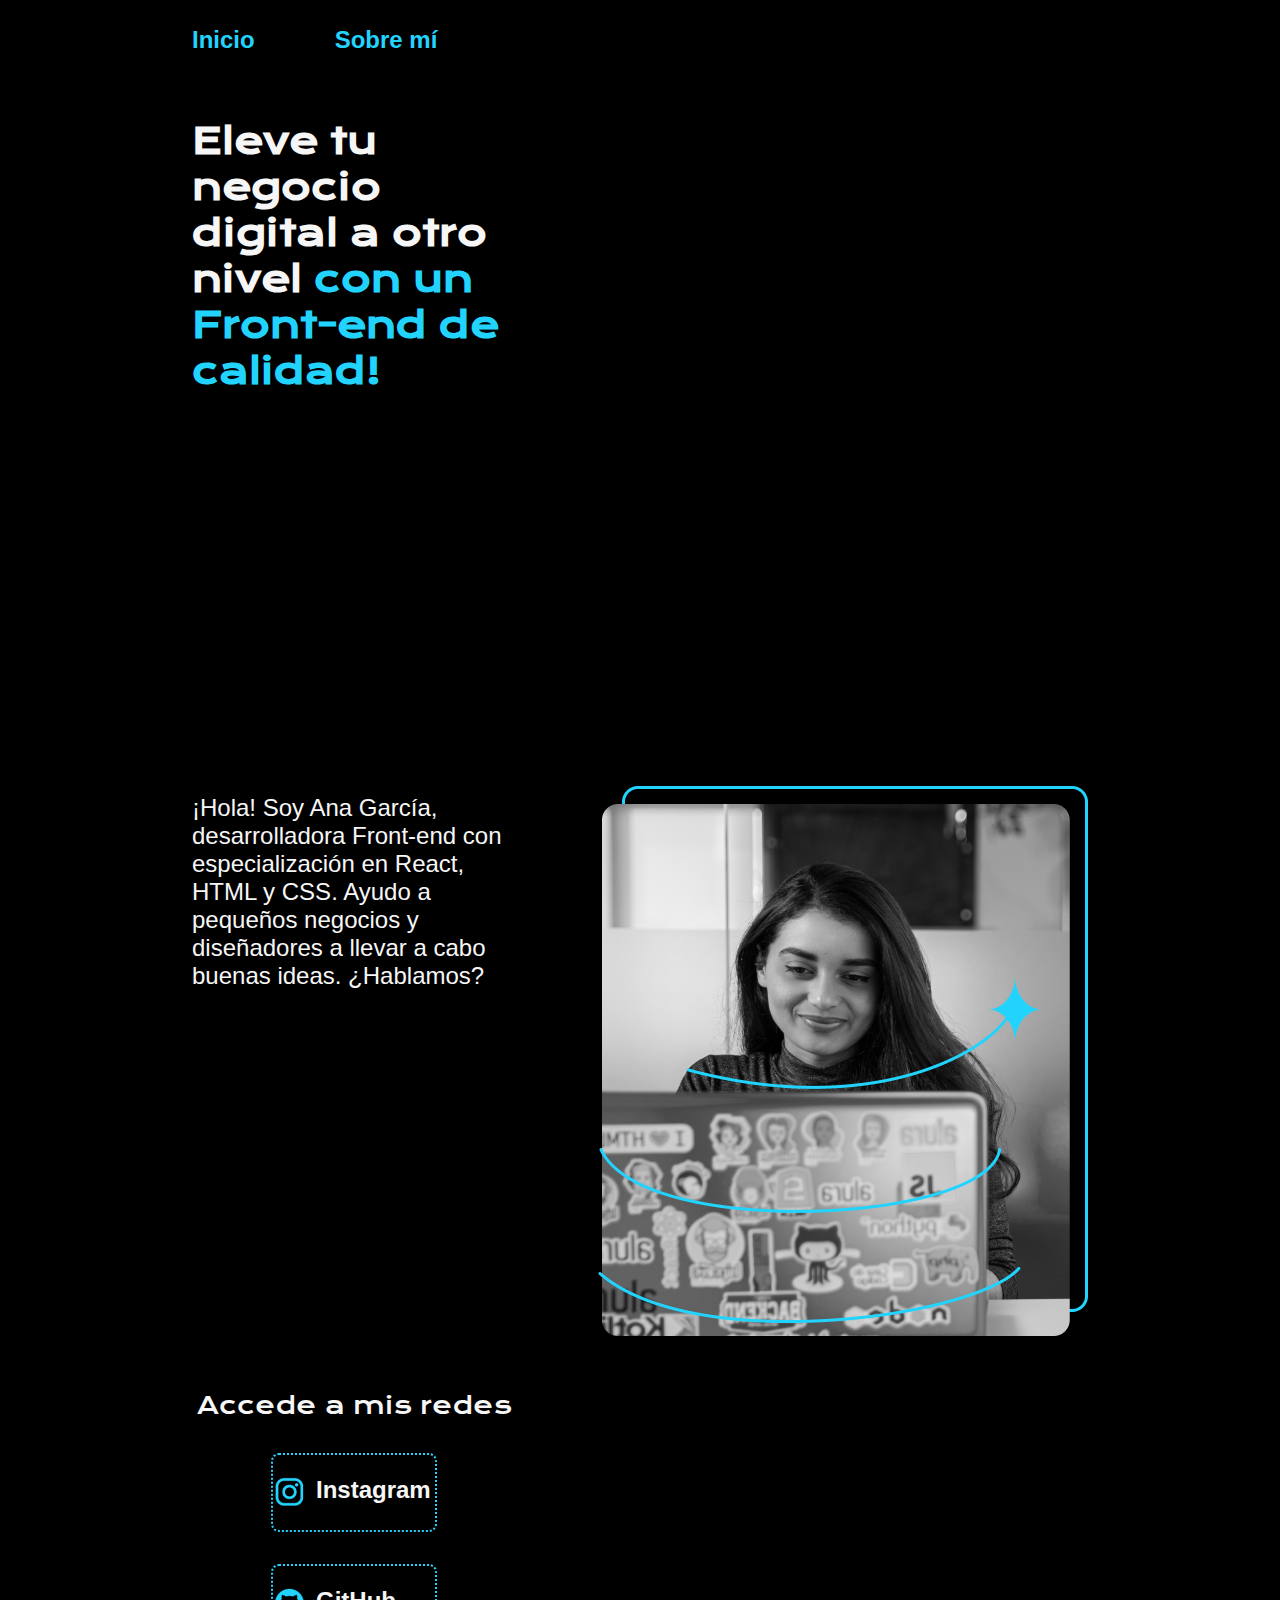
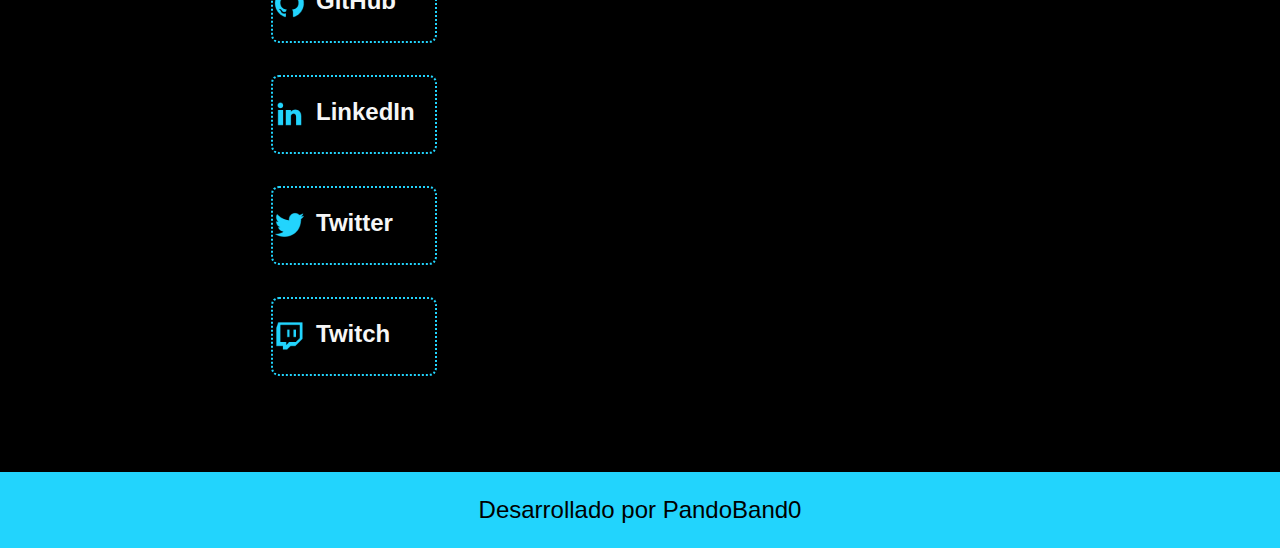
==== index.html @ 46cfb49e "Creando el proyecto" ====
<!DOCTYPE html>
<html lang="es-mx">
<head>
    <meta charset="UTF-8"> 
    <meta http-equiv="X-UA-Compatible" content="IE=edge">
    <meta name="viewport" content="width=device-width, initial-scale=1.0">
    <title>Portafolio</title>
    <link rel="stylesheet" href="./styles/style.css">

</head>
<body>
    <header class="header">
        <nav class="header__menu">
            <a class="header__menu__link" href="index.html"> Inicio</a>
            <a class="header__menu__link" href="about.html"> Sobre mí</a>


        </nav>
    </header>
    <main class="presentacion">
        <section class="presentacion__contenido">
            <h1 class="presentacion__contenido__titulo">
                Eleve tu negocio digital a otro nivel 
                <strong class="titulo-destaque">con un Front-end de calidad!
                </strong></h1>
                <p class="presentacion__contenido__texto">¡Hola! Soy Ana García, desarrolladora Front-end con
                    especialización en React, HTML y CSS. Ayudo a pequeños
                    negocios y diseñadores a llevar a cabo buenas ideas.
                    ¿Hablamos?

                </p>
                <div class="presentacion__enlaces">
                    <h2 class="presentacion__enlaces__subtitulo"> Accede a mis redes</h2>
                    <a class="presentacion__enlaces__link" href="https://instagram.com/">
                        <img src="./assets/instagram.png" alt="Logo de Instagram">
                        Instagram</a>
                    <a class="presentacion__enlaces__link" href="https://github.com/">
                        <img src="./assets/github.png" alt="Logo de GitHub">
                        GitHub</a>
                    <a class="presentacion__enlaces__link" href="https://linkedin.com/">
                        <img src="./assets/linkedin.png" alt="Logo de LinkedIn">
                        LinkedIn</a>
                    <a class="presentacion__enlaces__link" href="https://twitter.com/">
                        <img src="./assets/twitter.png" alt="Logo de Twitter">
                        Twitter</a>
                    <a class="presentacion__enlaces__link" href="https://twitch.com/">
                        <img src="./assets/twitch.png" alt="Logo de Twitch">
                        Twitch</a>
                    <a
                </div>    

        </section>
            <img src="./assets/Imagem.png" alt="Foto de Ana García desarrolando un proyecto">
    </main>
    <footer class="footer">
        <p>Desarrollado por PandoBand0</p>
    </footer>
</body>
</html>
---- styles/style.css ----
@import url(https://fonts.googleapis.com/css2?family=Krona+One&family=Monserrat:ital,wght@0,100..900;1,100..900&display=swap);

:root{
    --color-primario: #000000;
    --color-secundario: #F6F6F6;
    --color-terciario: #22D4FD;
    --color-hover: #272727;


    --fuente-monserrat: 'Monserrat', sans-serif;
    --fuente-krona: 'Krona One', sans-serif;
}

* {
    padding: 0;
    margin:0;
}

body{
    box-sizing: border-box;
    background-color: var(--color-primario);
    color: var(--color-secundario);
}

.header{
    padding: 2% 0% 0% 15%; 
}

.header__menu{
    display: flex;
    gap:80px;
}

.header__menu__link{
    font-family: var(--fuente-monserrat);
    font-size: 1.5rem;
    font-weight: 600;
    color: var(--color-terciario);
    text-decoration: none;
}

.presentacion {
    display: flex;
    align-items: center;
    justify-content: space-between;
    padding: 5% 15%;
    gap: 82px;
}

.presentacion__contenido {
    width: 50%;
    display: flex;
    flex-direction: column;
    gap: 400px;
}

.presentacion__contenido__titulo {
    font-size: 2.25rem;
    font-family: var(--fuente-krona);
}

.titulo-destaque {
    color: var(--color-terciario); ;
}

.presentacion__contenido__texto {
    font-family:var(--fuente-monserrat);
    font-size: 1.5rem;
}

.presentacion__enlaces{
    display: flex;
    justify-content: space-between;
    flex-direction: column;
    align-items: center;
    gap: 32px;
}
.presentacion__enlaces__subtitulo{
    font-size: 1.5rem;
    font-family: var(--fuente-krona);
    font-weight: 400;
}

.presentacion__enlaces__link{
    width:50%;
    text-align: center; 
    padding: 21.5px 0;
    border-radius: 8px;
    font-family:var(--fuente-monserrat);
    font-size: 1.5rem;
    font-weight: 600;
    text-decoration: none;
    color: var(--color-secundario);
    font-family: var(--fuente-monserrat);
    border: 2px dotted var(--color-terciario);
    display: flex;
    gap: 10px;

}

.presentacion__enlaces__link:hover{
    cursor: pointer;
    background-color: var(--color-hover);
}

.presentacion__imagen{
    width: 50%;
}

.footer{
    background-color: var(--color-terciario);
    padding: 1.5rem;
    color:var(--color-primario);
    text-align: center;
    font-family: var(--fuente-monserrat);
    font-size: 1.5rem;
    font-weight: 400;
}

@media (max-width: 1200px){

    .header{
        padding: 10%; 
    }

    .header__menu{
        justify-content: center;
    }

    .presentacion{
        flex-direction: column-reverse;
        padding: 5%;
        
    }

    .presentacion__contenido{
        width: auto;
    }
}
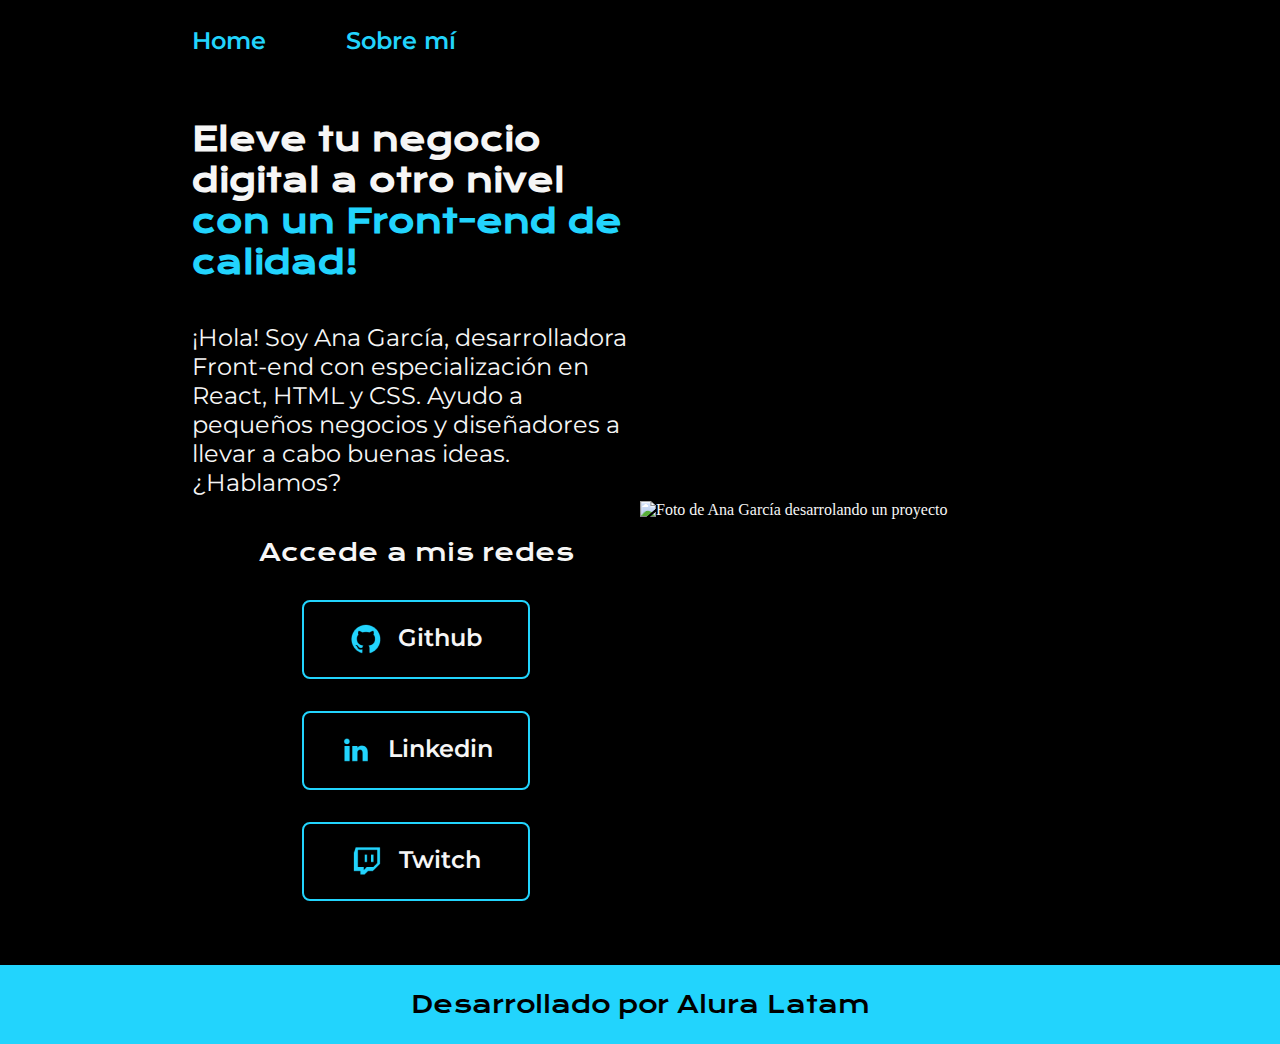
==== commit f51a032c: "Proyecto Final" ====
--- a/index.html
+++ b/index.html
@@ -1,59 +1,53 @@
-<!DOCTYPE html>
-<html lang="es-mx">
-<head>
-    <meta charset="UTF-8"> 
-    <meta http-equiv="X-UA-Compatible" content="IE=edge">
-    <meta name="viewport" content="width=device-width, initial-scale=1.0">
-    <title>Portafolio</title>
-    <link rel="stylesheet" href="./styles/style.css">
-
-</head>
-<body>
-    <header class="header">
-        <nav class="header__menu">
-            <a class="header__menu__link" href="index.html"> Inicio</a>
-            <a class="header__menu__link" href="about.html"> Sobre mí</a>
-
-
-        </nav>
-    </header>
-    <main class="presentacion">
-        <section class="presentacion__contenido">
-            <h1 class="presentacion__contenido__titulo">
-                Eleve tu negocio digital a otro nivel 
-                <strong class="titulo-destaque">con un Front-end de calidad!
-                </strong></h1>
-                <p class="presentacion__contenido__texto">¡Hola! Soy Ana García, desarrolladora Front-end con
-                    especialización en React, HTML y CSS. Ayudo a pequeños
-                    negocios y diseñadores a llevar a cabo buenas ideas.
-                    ¿Hablamos?
-
-                </p>
-                <div class="presentacion__enlaces">
-                    <h2 class="presentacion__enlaces__subtitulo"> Accede a mis redes</h2>
-                    <a class="presentacion__enlaces__link" href="https://instagram.com/">
-                        <img src="./assets/instagram.png" alt="Logo de Instagram">
-                        Instagram</a>
-                    <a class="presentacion__enlaces__link" href="https://github.com/">
-                        <img src="./assets/github.png" alt="Logo de GitHub">
-                        GitHub</a>
-                    <a class="presentacion__enlaces__link" href="https://linkedin.com/">
-                        <img src="./assets/linkedin.png" alt="Logo de LinkedIn">
-                        LinkedIn</a>
-                    <a class="presentacion__enlaces__link" href="https://twitter.com/">
-                        <img src="./assets/twitter.png" alt="Logo de Twitter">
-                        Twitter</a>
-                    <a class="presentacion__enlaces__link" href="https://twitch.com/">
-                        <img src="./assets/twitch.png" alt="Logo de Twitch">
-                        Twitch</a>
-                    <a
-                </div>    
-
-        </section>
-            <img src="./assets/Imagem.png" alt="Foto de Ana García desarrolando un proyecto">
-    </main>
-    <footer class="footer">
-        <p>Desarrollado por PandoBand0</p>
-    </footer>
-</body>
-</html>+<!DOCTYPE html>
+<html lang="es-mx">
+<head>
+    <meta charset="UTF-8"> 
+    <meta http-equiv="X-UA-Compatible" content="IE=edge">
+    <meta name="viewport" content="width=device-width, initial-scale=1.0">
+    <title>Portafolio</title>
+    <link rel="stylesheet" href="styles/style.css">
+
+</head>
+<body>
+    <header class="header">
+        <nav class="header__menu">
+            <a class="header__menu__link" href="index.html">Home</a>
+            <a class="header__menu__link" href="about.html">Sobre mí</a>
+        </nav>
+    </header>
+    <main class="presentacion">
+        <section class="presentacion__contenido">
+            <h1 class="presentacion__contenido__titulo">
+                Eleve tu negocio digital a otro nivel 
+                <strong class="titulo-destaque">con un Front-end de calidad!
+                </strong></h1>
+                <p class="presentacion__contenido__texto">¡Hola! Soy Ana García, desarrolladora Front-end con
+                    especialización en React, HTML y CSS. Ayudo a pequeños
+                    negocios y diseñadores a llevar a cabo buenas ideas.
+                    ¿Hablamos?
+
+                </p>
+                <div class="presentacion__enlaces">
+                    <h2 class="presentacion__enlaces__subtitulo">Accede a mis redes</h2>
+                    <a class="presentacion__enlaces__link" href="https://github.com/">
+                        <img src="./assets/github.png">
+                        Github
+                    </a>
+                    <a class="presentacion__enlaces__link" href="https://linkedin.com/in/">
+                        <img src="./assets/linkedin.png">
+                        Linkedin
+                    </a>
+                    <a class="presentacion__enlaces__link" href="https://twitch.tv/">
+                        <img src="./assets/twitch.png">
+                        Twitch
+                    </a>
+                </div>
+               
+        </section>
+            <img class="presentacion__imagen" src="./assets/Imagen.png" alt="Foto de Ana García desarrolando un proyecto">
+    </main>
+    <footer class="footer">
+        <p>Desarrollado por Alura Latam</p>
+    </footer>
+</body>
+</html>
--- a/styles/style.css
+++ b/styles/style.css
@@ -1,139 +1,138 @@
-@import url(https://fonts.googleapis.com/css2?family=Krona+One&family=Monserrat:ital,wght@0,100..900;1,100..900&display=swap);
-
-:root{
-    --color-primario: #000000;
-    --color-secundario: #F6F6F6;
-    --color-terciario: #22D4FD;
-    --color-hover: #272727;
-
-
-    --fuente-monserrat: 'Monserrat', sans-serif;
-    --fuente-krona: 'Krona One', sans-serif;
-}
-
-* {
-    padding: 0;
-    margin:0;
-}
-
-body{
-    box-sizing: border-box;
-    background-color: var(--color-primario);
-    color: var(--color-secundario);
-}
-
-.header{
-    padding: 2% 0% 0% 15%; 
-}
-
-.header__menu{
-    display: flex;
-    gap:80px;
-}
-
-.header__menu__link{
-    font-family: var(--fuente-monserrat);
-    font-size: 1.5rem;
-    font-weight: 600;
-    color: var(--color-terciario);
-    text-decoration: none;
-}
-
-.presentacion {
-    display: flex;
-    align-items: center;
-    justify-content: space-between;
-    padding: 5% 15%;
-    gap: 82px;
-}
-
-.presentacion__contenido {
-    width: 50%;
-    display: flex;
-    flex-direction: column;
-    gap: 400px;
-}
-
-.presentacion__contenido__titulo {
-    font-size: 2.25rem;
-    font-family: var(--fuente-krona);
-}
-
-.titulo-destaque {
-    color: var(--color-terciario); ;
-}
-
-.presentacion__contenido__texto {
-    font-family:var(--fuente-monserrat);
-    font-size: 1.5rem;
-}
-
-.presentacion__enlaces{
-    display: flex;
-    justify-content: space-between;
-    flex-direction: column;
-    align-items: center;
-    gap: 32px;
-}
-.presentacion__enlaces__subtitulo{
-    font-size: 1.5rem;
-    font-family: var(--fuente-krona);
-    font-weight: 400;
-}
-
-.presentacion__enlaces__link{
-    width:50%;
-    text-align: center; 
-    padding: 21.5px 0;
-    border-radius: 8px;
-    font-family:var(--fuente-monserrat);
-    font-size: 1.5rem;
-    font-weight: 600;
-    text-decoration: none;
-    color: var(--color-secundario);
-    font-family: var(--fuente-monserrat);
-    border: 2px dotted var(--color-terciario);
-    display: flex;
-    gap: 10px;
-
-}
-
-.presentacion__enlaces__link:hover{
-    cursor: pointer;
-    background-color: var(--color-hover);
-}
-
-.presentacion__imagen{
-    width: 50%;
-}
-
-.footer{
-    background-color: var(--color-terciario);
-    padding: 1.5rem;
-    color:var(--color-primario);
-    text-align: center;
-    font-family: var(--fuente-monserrat);
-    font-size: 1.5rem;
-    font-weight: 400;
-}
-
-@media (max-width: 1200px){
-
-    .header{
-        padding: 10%; 
-    }
-
-    .header__menu{
-        justify-content: center;
-    }
-
-    .presentacion{
-        flex-direction: column-reverse;
-        padding: 5%;
-        
-    }
-
-    .presentacion__contenido{
-        width: auto;
-    }
-}+@import url('https://fonts.googleapis.com/css2?family=Krona+One&family=Montserrat:wght@400;600&display=swap');
+
+
+:root {
+    --color-primaria: #000000;
+    --color-secundaria: #F6F6F6;
+    --color-terciaria: #22D4FD;
+    --color-hover: #272727;
+
+    --fuente-krona: 'Krona One', sans-serif;
+    --fuente-montserrat: 'Montserrat', sans-serif;
+}
+
+* {
+    padding: 0;
+    margin:0;
+}
+
+body{
+    box-sizing: border-box;
+    background-color: var(--color-primaria);
+    color: var(--color-secundaria);
+}
+
+.header{
+    padding: 2% 0% 0% 15%;
+}
+
+.header__menu{
+    display: flex;
+    gap: 80px;
+}
+.header__menu__link{
+    font-family: var(--fuente-montserrat);
+    font-size: 1.5rem;
+    font-weight: 600;
+    color: var(--color-terciaria);
+    text-decoration: none;
+
+}
+
+
+
+.presentacion {
+    padding: 5% 15%;
+    display: flex;
+    align-items: center;
+    justify-content: space-between;
+}
+
+.presentacion__contenido{
+    width: 50%;
+    display: flex;
+    flex-direction: column;
+    gap: 40px;
+}
+
+
+.presentacion__contenido__titulo{
+    font-size: 2rem;
+    font-family: var(--fuente-krona);
+}
+
+.titulo-destaque {
+    color: var(--color-terciaria); ;
+}
+
+.presentacion__contenido__texto{
+    font-size: 1.5rem;
+    font-family: var(--fuente-montserrat);
+}
+
+.presentacion__enlaces{
+    display: flex;
+    flex-direction: column;
+    justify-content: space-between;
+    align-items: center;
+    gap: 32px;
+}
+
+.presentacion__enlaces__subtitulo{
+    font-family: var(--fuente-krona);
+    font-weight: 400;
+    font-size: 1.5rem;
+}
+.presentacion__enlaces__link{
+      display: flex;
+      justify-content: center;
+      gap: 16px;
+      border: 2px solid var(--color-terciaria);
+      width: 50%;
+      text-align: center;
+      border-radius: 8px;
+      font-size: 1.5rem;
+      font-weight: 600;
+      padding: 21.5px 0;
+      text-decoration: none;
+      color: var(--color-secundaria);
+      font-family: var(--fuente-montserrat);
+}
+
+.presentacion__enlaces__link:hover{
+    background-color: var(--color-hover);
+}
+
+.presentacion__imagen{
+    width: 50%;
+}
+
+.footer{
+    color:var(--color-primaria);
+    background-color: var(--color-terciaria);
+    padding: 24px;
+    text-align: center;
+    font-family: var(--fuente-krona);
+    font-size: 1.5rem;
+    font-weight: 400;
+}
+
+@media (max-width: 1200px) {
+
+    .header{
+         padding: 10%;  
+    }
+    .header__menu{
+        justify-content: center;
+    }
+    .presentacion{
+        flex-direction: column-reverse;
+        padding: 5%;
+
+    }
+
+    .presentacion__contenido{
+        width: auto;
+    }
+    
+}
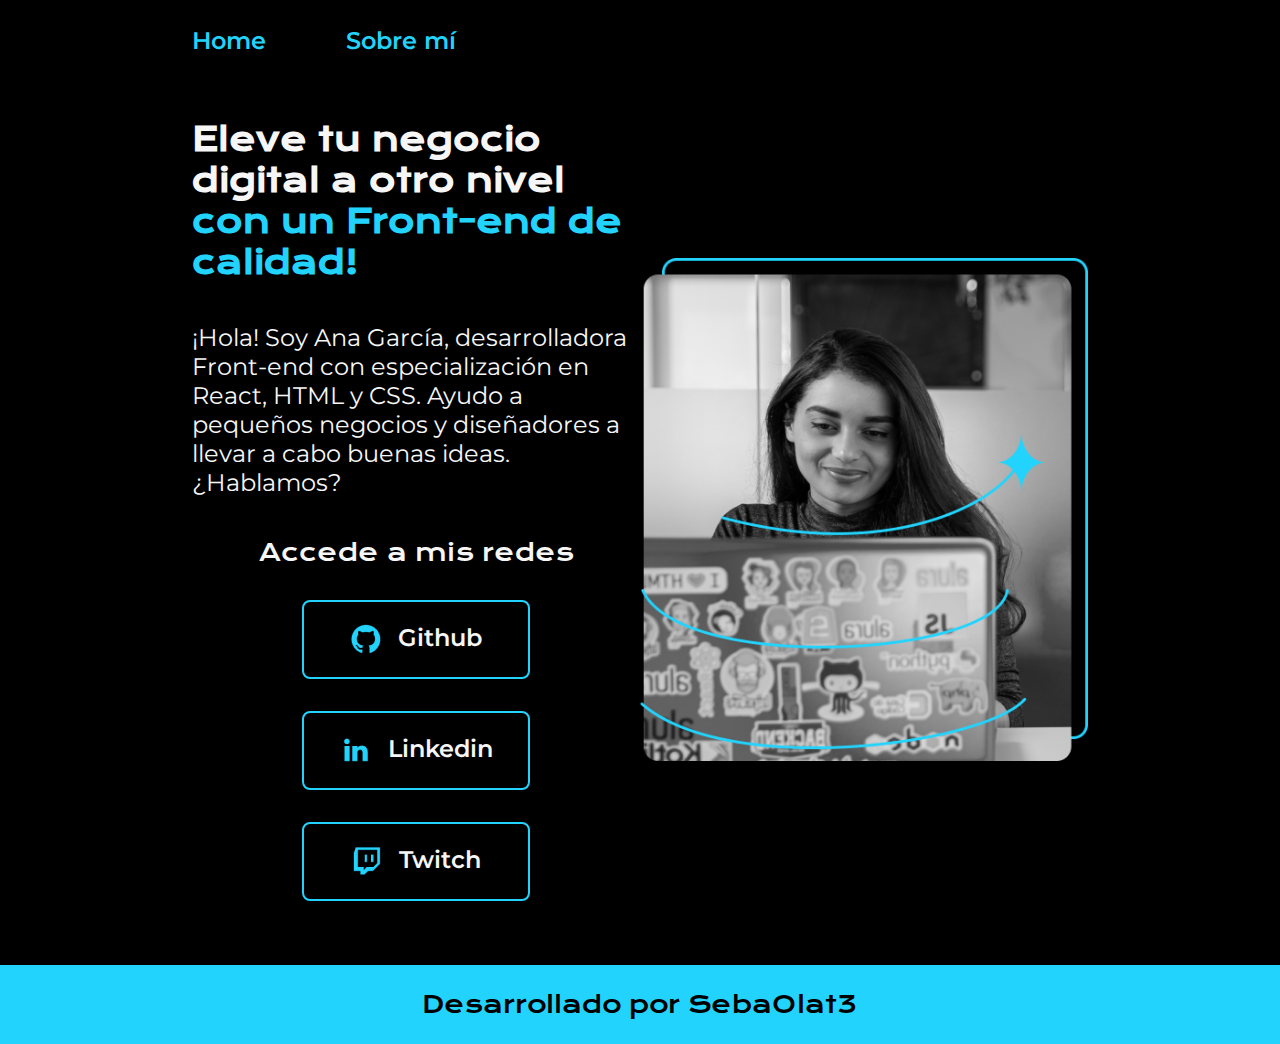
==== commit 914eadb4: "Update index.html" ====
--- a/index.html
+++ b/index.html
@@ -29,25 +29,25 @@
                 </p>
                 <div class="presentacion__enlaces">
                     <h2 class="presentacion__enlaces__subtitulo">Accede a mis redes</h2>
-                    <a class="presentacion__enlaces__link" href="https://github.com/">
+                    <a class="presentacion__enlaces__link" href="https://github.com/SebaOlat3">
                         <img src="./assets/github.png">
                         Github
                     </a>
-                    <a class="presentacion__enlaces__link" href="https://linkedin.com/in/">
+                    <a class="presentacion__enlaces__link" href="https://www.linkedin.com/in/sebasti%C3%A1n-v%C3%A1squez-olate-632202284/">
                         <img src="./assets/linkedin.png">
                         Linkedin
                     </a>
-                    <a class="presentacion__enlaces__link" href="https://twitch.tv/">
+                    <a class="presentacion__enlaces__link" href="https://www.twitch.tv/pandoband0">
                         <img src="./assets/twitch.png">
                         Twitch
                     </a>
                 </div>
                
         </section>
-            <img class="presentacion__imagen" src="./assets/Imagen.png" alt="Foto de Ana García desarrolando un proyecto">
+            <img class="presentacion__imagen" src="./assets/Imagem.png" alt="Foto de Ana García desarrolando un proyecto">
     </main>
     <footer class="footer">
-        <p>Desarrollado por Alura Latam</p>
+        <p>Desarrollado por SebaOlat3</p>
     </footer>
 </body>
 </html>
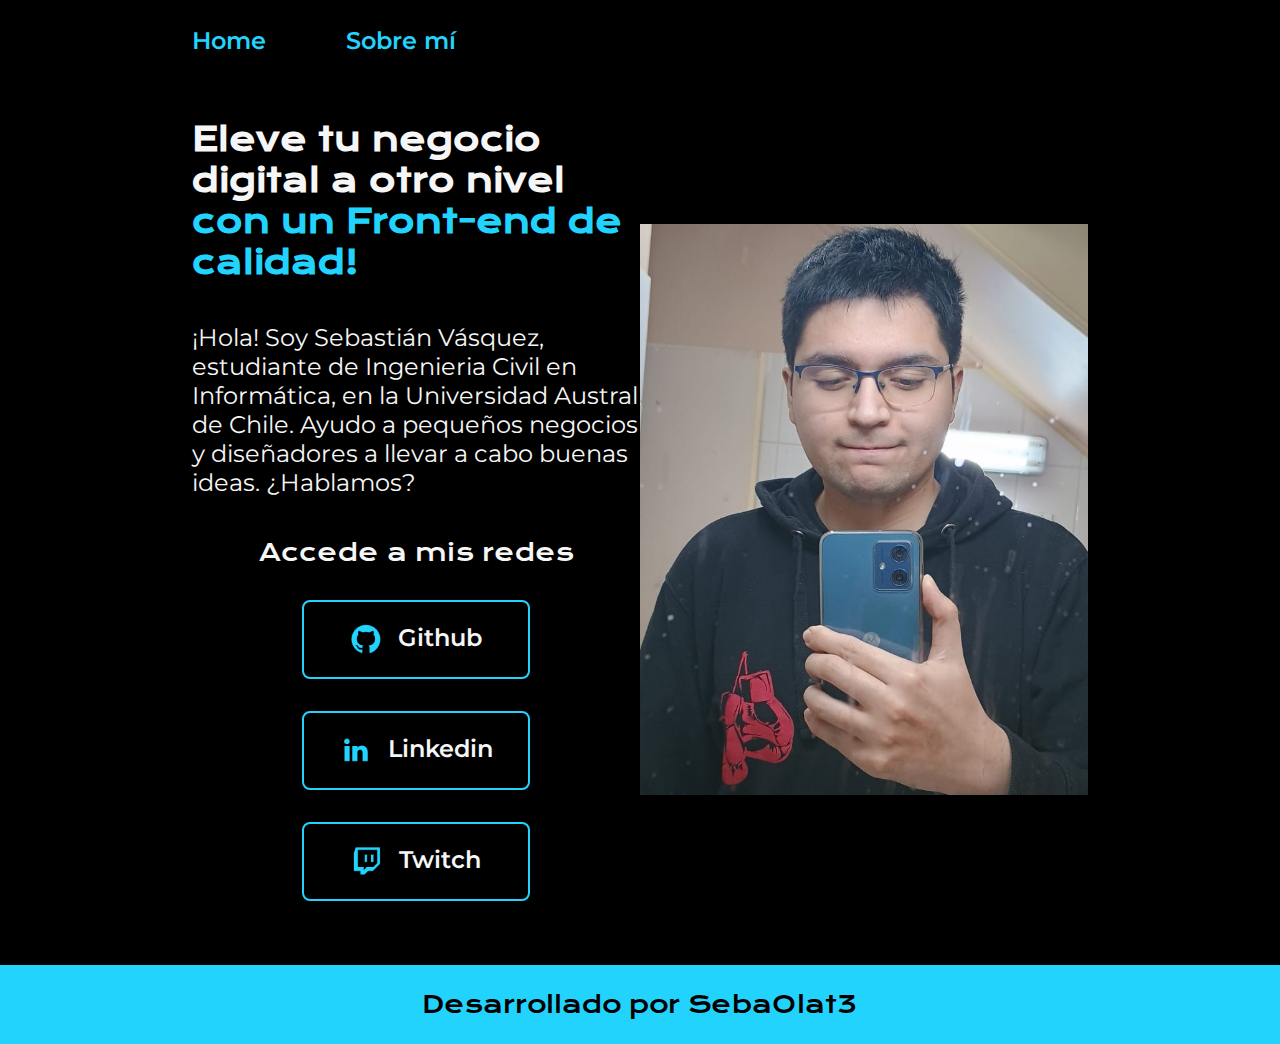
==== commit 21559225: "Nombre mio" ====
--- a/index.html
+++ b/index.html
@@ -21,8 +21,8 @@
                 Eleve tu negocio digital a otro nivel 
                 <strong class="titulo-destaque">con un Front-end de calidad!
                 </strong></h1>
-                <p class="presentacion__contenido__texto">¡Hola! Soy Ana García, desarrolladora Front-end con
-                    especialización en React, HTML y CSS. Ayudo a pequeños
+                <p class="presentacion__contenido__texto">¡Hola! Soy Sebastián Vásquez, estudiante de Ingenieria
+                    Civil en Informática, en la Universidad Austral de Chile. Ayudo a pequeños
                     negocios y diseñadores a llevar a cabo buenas ideas.
                     ¿Hablamos?
 
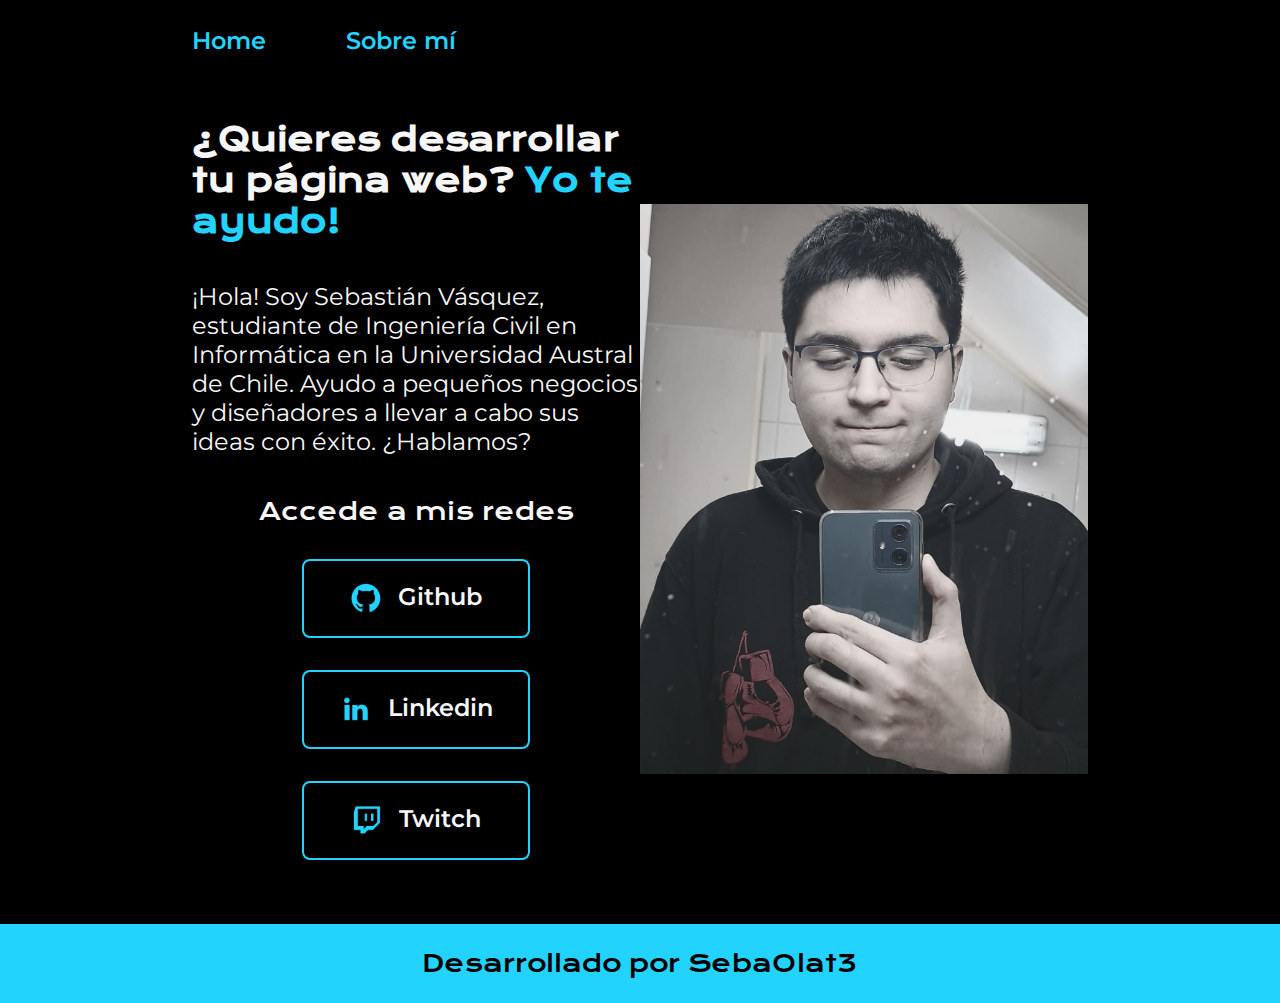
==== commit a95119d3: "correoelectronico" ====
--- a/index.html
+++ b/index.html
@@ -18,13 +18,11 @@
     <main class="presentacion">
         <section class="presentacion__contenido">
             <h1 class="presentacion__contenido__titulo">
-                Eleve tu negocio digital a otro nivel 
-                <strong class="titulo-destaque">con un Front-end de calidad!
+                ¿Quieres desarrollar tu página web? 
+                <strong class="titulo-destaque">Yo te ayudo!
                 </strong></h1>
-                <p class="presentacion__contenido__texto">¡Hola! Soy Sebastián Vásquez, estudiante de Ingenieria
-                    Civil en Informática, en la Universidad Austral de Chile. Ayudo a pequeños
-                    negocios y diseñadores a llevar a cabo buenas ideas.
-                    ¿Hablamos?
+                <p class="presentacion__contenido__texto">¡Hola! Soy Sebastián Vásquez, estudiante de Ingeniería Civil en Informática en la Universidad Austral de Chile.
+                    Ayudo a pequeños negocios y diseñadores a llevar a cabo sus ideas con éxito. ¿Hablamos?
 
                 </p>
                 <div class="presentacion__enlaces">
@@ -48,6 +46,7 @@
     </main>
     <footer class="footer">
         <p>Desarrollado por SebaOlat3</p>
+        
     </footer>
 </body>
 </html>
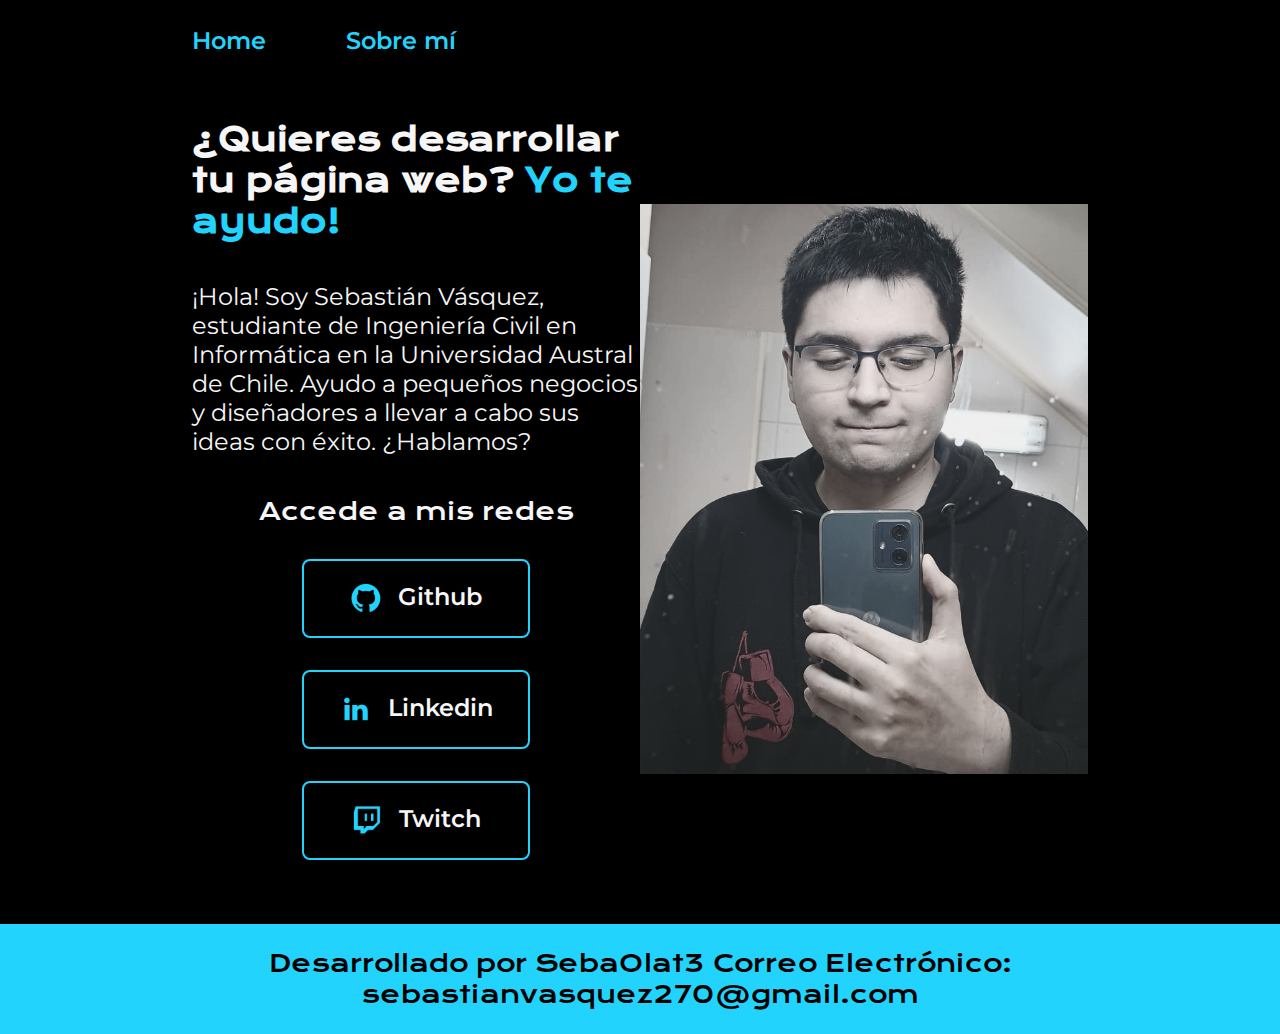
==== commit 1259a16d: "correo" ====
--- a/index.html
+++ b/index.html
@@ -45,7 +45,9 @@
             <img class="presentacion__imagen" src="./assets/Imagem.png" alt="Foto de Ana García desarrolando un proyecto">
     </main>
     <footer class="footer">
-        <p>Desarrollado por SebaOlat3</p>
+        <p>Desarrollado por SebaOlat3
+            Correo Electrónico: sebastianvasquez270@gmail.com
+        </p>
         
     </footer>
 </body>
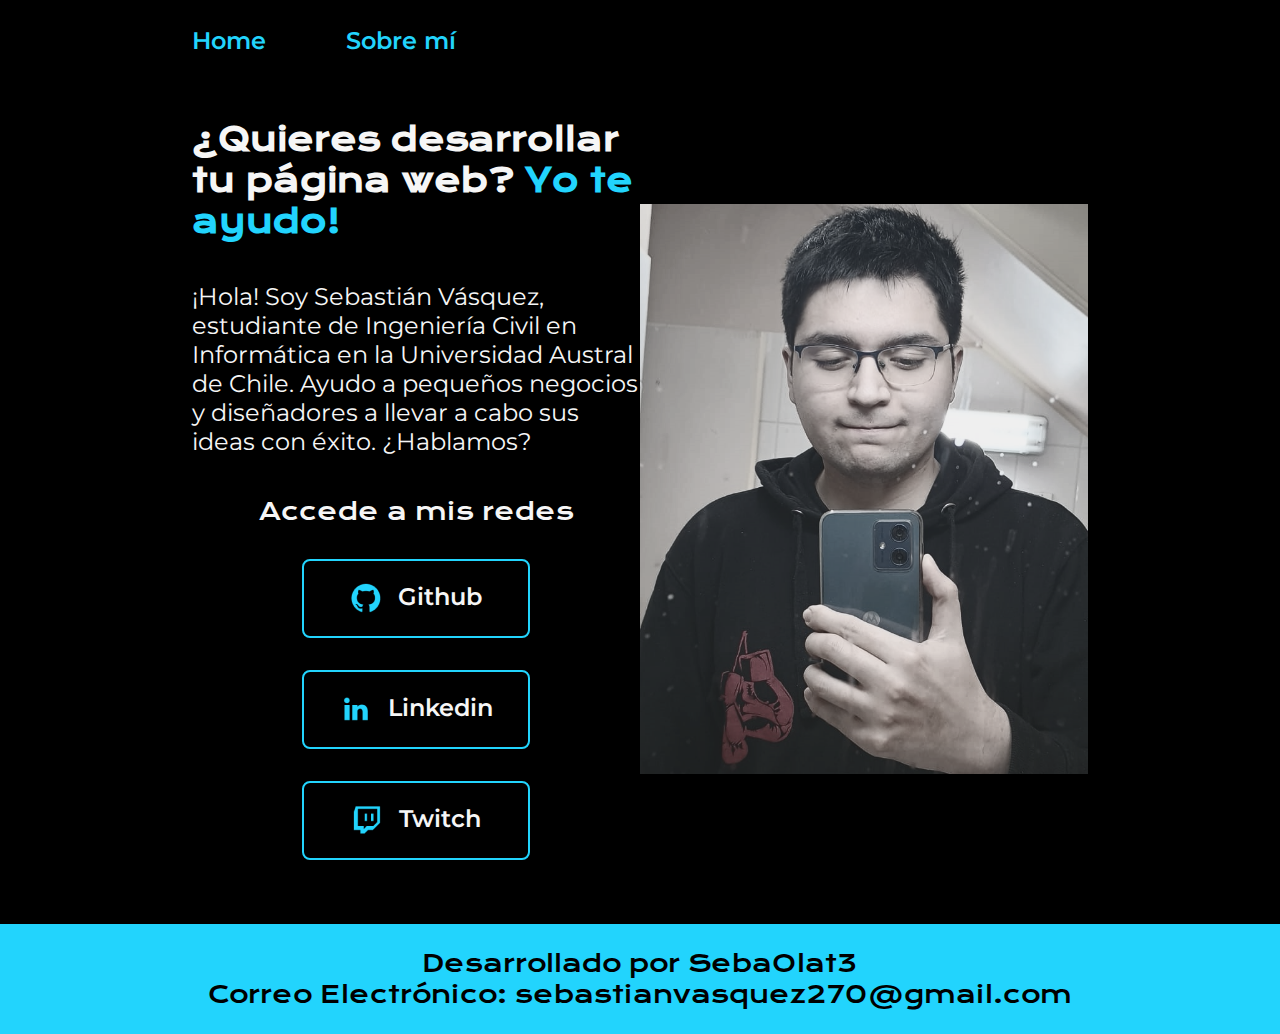
==== commit 872bbef5: "c" ====
--- a/index.html
+++ b/index.html
@@ -45,9 +45,9 @@
             <img class="presentacion__imagen" src="./assets/Imagem.png" alt="Foto de Ana García desarrolando un proyecto">
     </main>
     <footer class="footer">
-        <p>Desarrollado por SebaOlat3
-            Correo Electrónico: sebastianvasquez270@gmail.com
-        </p>
+        <p>Desarrollado por SebaOlat3</p>
+        <p>Correo Electrónico: sebastianvasquez270@gmail.com</p>
+        
         
     </footer>
 </body>
